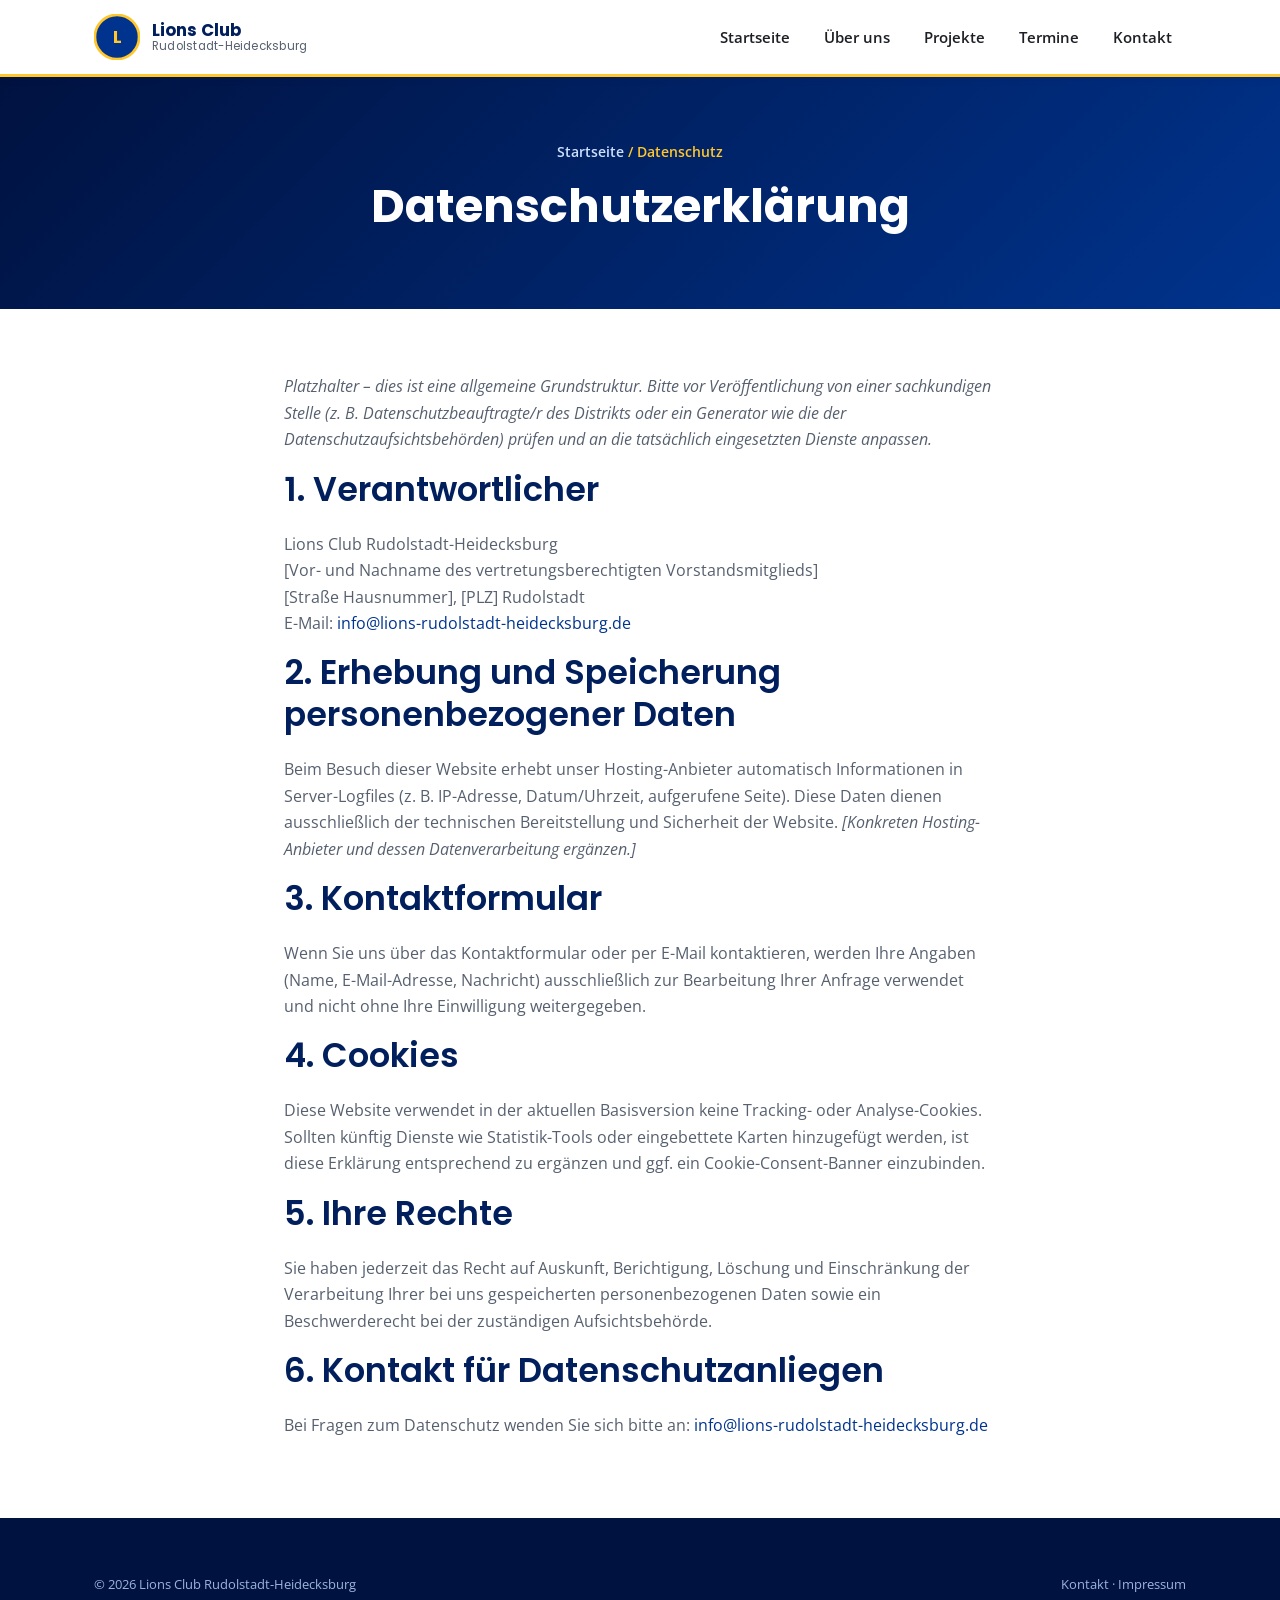
==== datenschutz.html @ 878d7dd7 "Initial commit Co-Authored-By: Claude Sonnet 5 <noreply@anthropic.com>" ====
<!DOCTYPE html>
<html lang="de">
<head>
<meta charset="UTF-8">
<meta name="viewport" content="width=device-width, initial-scale=1.0">
<title>Datenschutz – Lions Club Rudolstadt-Heidecksburg</title>
<link rel="icon" href="data:image/svg+xml,%3Csvg xmlns='http://www.w3.org/2000/svg' viewBox='0 0 100 100'%3E%3Ccircle cx='50' cy='50' r='48' fill='%2300338d'/%3E%3Ccircle cx='50' cy='50' r='48' fill='none' stroke='%23ffc72c' stroke-width='6'/%3E%3Ctext x='50' y='63' font-family='Arial' font-weight='700' font-size='38' fill='%23ffc72c' text-anchor='middle'%3EL%3C/text%3E%3C/svg%3E">
<link rel="preconnect" href="https://fonts.googleapis.com">
<link rel="preconnect" href="https://fonts.gstatic.com" crossorigin>
<link href="https://fonts.googleapis.com/css2?family=Open+Sans:wght@400;600;700&family=Poppins:wght@500;600;700&display=swap" rel="stylesheet">
<link rel="stylesheet" href="css/style.css">
</head>
<body>

<header class="site-header">
  <div class="nav-wrap">
    <a href="index.html" class="brand">
      <svg class="lions-badge" viewBox="0 0 100 100" aria-hidden="true">
        <circle cx="50" cy="50" r="48" fill="#00338d"/>
        <circle cx="50" cy="50" r="48" fill="none" stroke="#ffc72c" stroke-width="6"/>
        <text x="50" y="63" font-family="Poppins, Arial" font-weight="700" font-size="38" fill="#ffc72c" text-anchor="middle">L</text>
      </svg>
      <span>Lions Club<br><small>Rudolstadt-Heidecksburg</small></span>
    </a>
    <button class="nav-toggle" aria-label="Menü öffnen" aria-expanded="false">
      <span></span><span></span><span></span>
    </button>
    <ul class="nav-links">
      <li><a href="index.html">Startseite</a></li>
      <li><a href="ueber-uns.html">Über uns</a></li>
      <li><a href="projekte.html">Projekte</a></li>
      <li><a href="termine.html">Termine</a></li>
      <li><a href="kontakt.html">Kontakt</a></li>
    </ul>
  </div>
</header>

<section class="page-hero">
  <div class="container">
    <div class="breadcrumb"><a href="index.html">Startseite</a> / Datenschutz</div>
    <h1>Datenschutzerklärung</h1>
  </div>
</section>

<section>
  <div class="container" style="max-width:760px;">
    <p><em>
      Platzhalter – dies ist eine allgemeine Grundstruktur. Bitte vor
      Veröffentlichung von einer sachkundigen Stelle (z. B. Datenschutzbeauftragte/r
      des Distrikts oder ein Generator wie die der Datenschutzaufsichtsbehörden)
      prüfen und an die tatsächlich eingesetzten Dienste anpassen.
    </em></p>

    <h2>1. Verantwortlicher</h2>
    <p>
      Lions Club Rudolstadt-Heidecksburg<br>
      [Vor- und Nachname des vertretungsberechtigten Vorstandsmitglieds]<br>
      [Straße Hausnummer], [PLZ] Rudolstadt<br>
      E-Mail: <a href="mailto:info@lions-rudolstadt-heidecksburg.de">info@lions-rudolstadt-heidecksburg.de</a>
    </p>

    <h2>2. Erhebung und Speicherung personenbezogener Daten</h2>
    <p>
      Beim Besuch dieser Website erhebt unser Hosting-Anbieter automatisch
      Informationen in Server-Logfiles (z. B. IP-Adresse, Datum/Uhrzeit,
      aufgerufene Seite). Diese Daten dienen ausschließlich der technischen
      Bereitstellung und Sicherheit der Website.
      <em>[Konkreten Hosting-Anbieter und dessen Datenverarbeitung ergänzen.]</em>
    </p>

    <h2>3. Kontaktformular</h2>
    <p>
      Wenn Sie uns über das Kontaktformular oder per E-Mail kontaktieren,
      werden Ihre Angaben (Name, E-Mail-Adresse, Nachricht) ausschließlich zur
      Bearbeitung Ihrer Anfrage verwendet und nicht ohne Ihre Einwilligung
      weitergegeben.
    </p>

    <h2>4. Cookies</h2>
    <p>
      Diese Website verwendet in der aktuellen Basisversion keine
      Tracking- oder Analyse-Cookies. Sollten künftig Dienste wie
      Statistik-Tools oder eingebettete Karten hinzugefügt werden, ist diese
      Erklärung entsprechend zu ergänzen und ggf. ein Cookie-Consent-Banner
      einzubinden.
    </p>

    <h2>5. Ihre Rechte</h2>
    <p>
      Sie haben jederzeit das Recht auf Auskunft, Berichtigung, Löschung und
      Einschränkung der Verarbeitung Ihrer bei uns gespeicherten
      personenbezogenen Daten sowie ein Beschwerderecht bei der zuständigen
      Aufsichtsbehörde.
    </p>

    <h2>6. Kontakt für Datenschutzanliegen</h2>
    <p>
      Bei Fragen zum Datenschutz wenden Sie sich bitte an:
      <a href="mailto:info@lions-rudolstadt-heidecksburg.de">info@lions-rudolstadt-heidecksburg.de</a>
    </p>
  </div>
</section>

<footer class="site-footer">
  <div class="container">
    <div class="footer-bottom" style="border-top:none; padding-top:0;">
      <span>© <span data-current-year>2026</span> Lions Club Rudolstadt-Heidecksburg</span>
      <span><a href="kontakt.html">Kontakt</a> · <a href="impressum.html">Impressum</a></span>
    </div>
  </div>
</footer>

<script src="js/script.js"></script>
</body>
</html>
---- css/style.css ----
/* ==========================================================================
   Lions Club Rudolstadt-Heidecksburg – Stylesheet
   Farb- und Gestaltungssprache angelehnt an Lions Clubs International
   (Lions-Blau & Lions-Gold), bewusst schlicht gehalten.
   ========================================================================== */

:root {
  /* Lions-Farbwelt */
  --lions-blue: #00338d;
  --lions-blue-dark: #001f5c;
  --lions-blue-darker: #001240;
  --lions-gold: #ffc72c;
  --lions-gold-dark: #e2a900;

  --text-dark: #1d1f24;
  --text-muted: #57606f;
  --text-light: #f5f7fa;

  --bg-page: #ffffff;
  --bg-alt: #f4f6fb;
  --border-light: #e3e7ef;

  --radius: 10px;
  --shadow-sm: 0 2px 8px rgba(0, 31, 92, 0.08);
  --shadow-md: 0 8px 24px rgba(0, 31, 92, 0.12);

  --max-width: 1140px;
  --font-head: "Poppins", "Segoe UI", Arial, sans-serif;
  --font-body: "Open Sans", "Segoe UI", Arial, sans-serif;
}

/* ---------- Reset & Basics ---------- */
* {
  box-sizing: border-box;
}

html {
  scroll-behavior: smooth;
}

body {
  margin: 0;
  font-family: var(--font-body);
  color: var(--text-dark);
  background: var(--bg-page);
  line-height: 1.65;
  -webkit-font-smoothing: antialiased;
}

img {
  max-width: 100%;
  display: block;
}

a {
  color: var(--lions-blue);
  text-decoration: none;
}

a:hover {
  color: var(--lions-blue-dark);
}

h1, h2, h3, h4 {
  font-family: var(--font-head);
  color: var(--lions-blue-dark);
  line-height: 1.25;
  margin: 0 0 0.6em;
}

h1 { font-size: clamp(2rem, 4vw, 2.9rem); font-weight: 700; }
h2 { font-size: clamp(1.5rem, 3vw, 2.1rem); font-weight: 600; }
h3 { font-size: 1.25rem; font-weight: 600; }

p { margin: 0 0 1em; color: var(--text-muted); }

.container {
  max-width: var(--max-width);
  margin: 0 auto;
  padding: 0 24px;
}

section {
  padding: 64px 0;
}

.section-alt {
  background: var(--bg-alt);
}

.section-header {
  text-align: center;
  max-width: 680px;
  margin: 0 auto 44px;
}

.section-header .eyebrow {
  display: inline-block;
  color: var(--lions-gold-dark);
  background: rgba(255, 199, 44, 0.15);
  font-weight: 700;
  font-size: 0.78rem;
  letter-spacing: 0.08em;
  text-transform: uppercase;
  padding: 5px 14px;
  border-radius: 999px;
  margin-bottom: 14px;
}

.section-header h2::after,
.underline::after {
  content: "";
  display: block;
  width: 56px;
  height: 4px;
  background: var(--lions-gold);
  border-radius: 4px;
  margin: 14px auto 0;
}

.left-align .section-header {
  margin-left: 0;
  text-align: left;
}
.left-align .section-header h2::after {
  margin-left: 0;
}

/* ---------- Buttons ---------- */
.btn {
  display: inline-flex;
  align-items: center;
  gap: 8px;
  font-family: var(--font-head);
  font-weight: 600;
  font-size: 0.95rem;
  padding: 13px 26px;
  border-radius: 999px;
  border: 2px solid transparent;
  cursor: pointer;
  transition: all 0.2s ease;
}

.btn-gold {
  background: var(--lions-gold);
  color: var(--lions-blue-darker);
}
.btn-gold:hover {
  background: var(--lions-gold-dark);
  color: var(--lions-blue-darker);
}

.btn-outline {
  background: transparent;
  border-color: #ffffffaa;
  color: #fff;
}
.btn-outline:hover {
  background: rgba(255, 255, 255, 0.12);
  border-color: #fff;
  color: #fff;
}

.btn-blue {
  background: var(--lions-blue);
  color: #fff;
}
.btn-blue:hover {
  background: var(--lions-blue-dark);
  color: #fff;
}

/* ---------- Header / Navigation ---------- */
.site-header {
  position: sticky;
  top: 0;
  z-index: 100;
  background: #fff;
  border-bottom: 3px solid var(--lions-gold);
  box-shadow: var(--shadow-sm);
}

.nav-wrap {
  max-width: var(--max-width);
  margin: 0 auto;
  padding: 14px 24px;
  display: flex;
  align-items: center;
  justify-content: space-between;
}

.brand {
  display: flex;
  align-items: center;
  gap: 12px;
  font-family: var(--font-head);
  font-weight: 700;
  color: var(--lions-blue-dark);
  font-size: 1.05rem;
  line-height: 1.2;
}

.brand small {
  display: block;
  font-weight: 400;
  font-size: 0.72rem;
  color: var(--text-muted);
  letter-spacing: 0.02em;
}

.lions-badge {
  width: 46px;
  height: 46px;
  flex-shrink: 0;
}

.nav-links {
  display: flex;
  gap: 6px;
  list-style: none;
  margin: 0;
  padding: 0;
  align-items: center;
}

.nav-links a {
  display: inline-block;
  padding: 10px 14px;
  border-radius: 999px;
  font-weight: 600;
  font-size: 0.94rem;
  color: var(--text-dark);
}

.nav-links a:hover,
.nav-links a.active {
  background: var(--lions-blue);
  color: #fff;
}

.nav-toggle {
  display: none;
  background: none;
  border: none;
  cursor: pointer;
  padding: 8px;
}
.nav-toggle span {
  display: block;
  width: 26px;
  height: 3px;
  margin: 5px 0;
  background: var(--lions-blue-dark);
  border-radius: 2px;
}

/* ---------- Hero ---------- */
.hero {
  position: relative;
  background: linear-gradient(135deg, var(--lions-blue-darker), var(--lions-blue) 70%);
  color: #fff;
  overflow: hidden;
  padding: 90px 0 100px;
}

.hero::before {
  content: "";
  position: absolute;
  right: -120px;
  top: -120px;
  width: 420px;
  height: 420px;
  background: radial-gradient(circle, rgba(255, 199, 44, 0.35), transparent 70%);
}

.hero::after {
  content: "";
  position: absolute;
  left: -100px;
  bottom: -140px;
  width: 360px;
  height: 360px;
  border-radius: 50%;
  border: 40px solid rgba(255, 255, 255, 0.06);
}

.hero .container {
  position: relative;
  z-index: 2;
}

.hero-inner {
  max-width: 680px;
}

.hero .eyebrow {
  display: inline-block;
  color: var(--lions-blue-darker);
  background: var(--lions-gold);
  font-weight: 700;
  font-size: 0.78rem;
  letter-spacing: 0.08em;
  text-transform: uppercase;
  padding: 6px 16px;
  border-radius: 999px;
  margin-bottom: 20px;
}

.hero h1 {
  color: #fff;
}

.hero p.lead {
  color: #dce6f7;
  font-size: 1.1rem;
  max-width: 560px;
}

.hero-actions {
  display: flex;
  flex-wrap: wrap;
  gap: 14px;
  margin-top: 30px;
}

.hero-strip {
  background: var(--lions-blue-darker);
  padding: 18px 0 90px;
  margin-top: -78px;
  position: relative;
  z-index: 3;
}

.stat-cards {
  display: grid;
  grid-template-columns: repeat(4, 1fr);
  gap: 18px;
}

.stat-card {
  background: #fff;
  border-radius: var(--radius);
  padding: 22px 18px;
  text-align: center;
  box-shadow: var(--shadow-md);
}

.stat-card .num {
  font-family: var(--font-head);
  font-weight: 700;
  font-size: 1.9rem;
  color: var(--lions-blue);
}

.stat-card .label {
  font-size: 0.85rem;
  color: var(--text-muted);
  font-weight: 600;
}

/* ---------- Page header (Unterseiten) ---------- */
.page-hero {
  background: linear-gradient(135deg, var(--lions-blue-darker), var(--lions-blue));
  color: #fff;
  padding: 64px 0;
  text-align: center;
}

.page-hero h1 { color: #fff; margin-bottom: 10px; }
.page-hero p { color: #dce6f7; max-width: 620px; margin: 0 auto; }

.breadcrumb {
  font-size: 0.85rem;
  color: var(--lions-gold);
  font-weight: 600;
  margin-bottom: 14px;
}
.breadcrumb a { color: #cfe0ff; }

/* ---------- Cards / Grids ---------- */
.grid {
  display: grid;
  gap: 26px;
}
.grid-3 { grid-template-columns: repeat(3, 1fr); }
.grid-2 { grid-template-columns: repeat(2, 1fr); }

.card {
  background: #fff;
  border: 1px solid var(--border-light);
  border-radius: var(--radius);
  padding: 28px 26px;
  box-shadow: var(--shadow-sm);
  transition: transform 0.2s ease, box-shadow 0.2s ease;
}

.card:hover {
  transform: translateY(-4px);
  box-shadow: var(--shadow-md);
}

.card .icon {
  width: 52px;
  height: 52px;
  border-radius: 50%;
  background: var(--lions-blue);
  color: #fff;
  display: flex;
  align-items: center;
  justify-content: center;
  margin-bottom: 16px;
}
.card .icon svg { width: 26px; height: 26px; }

/* Bild-Platzhalter (bis echte Vereinsfotos eingesetzt werden) */
.photo-placeholder {
  border-radius: var(--radius);
  background: repeating-linear-gradient(
      135deg,
      var(--lions-blue) 0px,
      var(--lions-blue) 14px,
      var(--lions-blue-dark) 14px,
      var(--lions-blue-dark) 28px
    );
  position: relative;
  color: #fff;
  display: flex;
  align-items: center;
  justify-content: center;
  text-align: center;
  min-height: 180px;
  overflow: hidden;
}
.photo-placeholder::before {
  content: "";
  position: absolute;
  inset: 0;
  background: rgba(0, 31, 92, 0.55);
}
.photo-placeholder span {
  position: relative;
  z-index: 1;
  font-family: var(--font-head);
  font-weight: 600;
  font-size: 0.85rem;
  padding: 0 16px;
}

/* ---------- Projekt-Karten ---------- */
.project-card {
  background: #fff;
  border-radius: var(--radius);
  overflow: hidden;
  border: 1px solid var(--border-light);
  box-shadow: var(--shadow-sm);
}
.project-card .photo-placeholder {
  min-height: 160px;
  border-radius: 0;
}
.project-card .body {
  padding: 22px 24px;
}
.tag {
  display: inline-block;
  background: rgba(0, 51, 141, 0.08);
  color: var(--lions-blue);
  font-size: 0.75rem;
  font-weight: 700;
  letter-spacing: 0.03em;
  text-transform: uppercase;
  padding: 4px 10px;
  border-radius: 999px;
  margin-bottom: 10px;
}

/* ---------- Timeline (Über uns) ---------- */
.timeline {
  border-left: 3px solid var(--lions-gold);
  padding-left: 28px;
  margin-left: 8px;
}
.timeline-item {
  position: relative;
  margin-bottom: 34px;
}
.timeline-item::before {
  content: "";
  position: absolute;
  left: -35px;
  top: 4px;
  width: 14px;
  height: 14px;
  border-radius: 50%;
  background: var(--lions-blue);
  border: 3px solid var(--lions-gold);
}
.timeline-item h3 { margin-bottom: 4px; }
.timeline-year {
  font-weight: 700;
  color: var(--lions-gold-dark);
  font-size: 0.85rem;
  letter-spacing: 0.04em;
}

/* ---------- Termine / Tabelle ---------- */
.events-list {
  display: flex;
  flex-direction: column;
  gap: 14px;
}

.event-row {
  display: grid;
  grid-template-columns: 110px 1fr auto;
  gap: 20px;
  align-items: center;
  background: #fff;
  border: 1px solid var(--border-light);
  border-radius: var(--radius);
  padding: 18px 22px;
  box-shadow: var(--shadow-sm);
}

.event-date {
  background: var(--lions-blue);
  color: #fff;
  border-radius: 8px;
  padding: 10px 8px;
  text-align: center;
  font-family: var(--font-head);
}
.event-date .day { font-size: 1.5rem; font-weight: 700; display: block; }
.event-date .month { font-size: 0.75rem; text-transform: uppercase; letter-spacing: 0.06em; }

.event-title { margin: 0 0 4px; font-family: var(--font-head); font-weight: 600; color: var(--lions-blue-dark); }
.event-meta { font-size: 0.86rem; color: var(--text-muted); margin: 0; }

.event-badge {
  justify-self: end;
  font-size: 0.75rem;
  font-weight: 700;
  text-transform: uppercase;
  letter-spacing: 0.03em;
  padding: 6px 12px;
  border-radius: 999px;
  background: rgba(255, 199, 44, 0.2);
  color: var(--lions-gold-dark);
  white-space: nowrap;
}
.event-badge.public { background: rgba(0, 51, 141, 0.09); color: var(--lions-blue); }

/* ---------- Formular (Kontakt) ---------- */
.form-grid {
  display: grid;
  grid-template-columns: repeat(2, 1fr);
  gap: 18px;
}
.form-grid .full { grid-column: 1 / -1; }

label {
  display: block;
  font-weight: 600;
  font-size: 0.88rem;
  margin-bottom: 6px;
  color: var(--text-dark);
}

input, textarea, select {
  width: 100%;
  font-family: var(--font-body);
  font-size: 0.95rem;
  padding: 12px 14px;
  border: 1.5px solid var(--border-light);
  border-radius: 8px;
  background: #fff;
  color: var(--text-dark);
}

input:focus, textarea:focus, select:focus {
  outline: none;
  border-color: var(--lions-blue);
}

textarea { resize: vertical; min-height: 130px; }

.form-note {
  font-size: 0.82rem;
  color: var(--text-muted);
  margin-top: 10px;
}

.contact-info-card {
  background: var(--lions-blue-darker);
  color: #fff;
  border-radius: var(--radius);
  padding: 32px 28px;
}
.contact-info-card h3 { color: #fff; }
.contact-info-card p { color: #cfe0ff; }
.contact-line {
  display: flex;
  gap: 14px;
  margin-bottom: 18px;
  align-items: flex-start;
}
.contact-line .icon-sm {
  width: 34px;
  height: 34px;
  flex-shrink: 0;
  border-radius: 50%;
  background: var(--lions-gold);
  color: var(--lions-blue-darker);
  display: flex;
  align-items: center;
  justify-content: center;
}
.contact-line .icon-sm svg { width: 17px; height: 17px; }

.map-placeholder {
  border-radius: var(--radius);
  min-height: 260px;
  background: linear-gradient(135deg, var(--bg-alt), #e4e9f4);
  border: 2px dashed var(--border-light);
  display: flex;
  flex-direction: column;
  align-items: center;
  justify-content: center;
  color: var(--text-muted);
  text-align: center;
  gap: 8px;
}

/* ---------- CTA Band ---------- */
.cta-band {
  background: linear-gradient(120deg, var(--lions-blue), var(--lions-blue-darker));
  color: #fff;
  padding: 56px 0;
  text-align: center;
}
.cta-band h2 { color: #fff; }
.cta-band p { color: #dce6f7; max-width: 560px; margin: 0 auto 26px; }

/* ---------- Footer ---------- */
.site-footer {
  background: var(--lions-blue-darker);
  color: #cfe0ff;
  padding: 56px 0 24px;
}

.footer-grid {
  display: grid;
  grid-template-columns: 2fr 1fr 1fr 1.3fr;
  gap: 34px;
  margin-bottom: 40px;
}

.footer-brand {
  display: flex;
  gap: 12px;
  align-items: center;
  margin-bottom: 14px;
}
.footer-brand strong {
  color: #fff;
  font-family: var(--font-head);
  display: block;
}
.footer-brand span {
  font-size: 0.8rem;
  color: var(--lions-gold);
}

.site-footer h4 {
  color: #fff;
  font-size: 0.95rem;
  margin-bottom: 16px;
}

.footer-links {
  list-style: none;
  margin: 0;
  padding: 0;
  display: flex;
  flex-direction: column;
  gap: 10px;
}
.footer-links a {
  color: #cfe0ff;
  font-size: 0.9rem;
}
.footer-links a:hover { color: var(--lions-gold); }

.motto {
  font-family: var(--font-head);
  font-weight: 700;
  color: var(--lions-gold);
  letter-spacing: 0.04em;
}

.footer-bottom {
  border-top: 1px solid rgba(255, 255, 255, 0.12);
  padding-top: 22px;
  display: flex;
  flex-wrap: wrap;
  gap: 12px;
  justify-content: space-between;
  align-items: center;
  font-size: 0.82rem;
  color: #9db4dd;
}
.footer-bottom a { color: #9db4dd; }
.footer-bottom a:hover { color: var(--lions-gold); }

/* ---------- Responsive ---------- */
@media (max-width: 900px) {
  .grid-3 { grid-template-columns: 1fr 1fr; }
  .footer-grid { grid-template-columns: 1fr 1fr; }
  .stat-cards { grid-template-columns: repeat(2, 1fr); }
}

@media (max-width: 760px) {
  .nav-toggle { display: block; }

  .nav-links {
    position: absolute;
    top: 100%;
    left: 0;
    right: 0;
    background: #fff;
    flex-direction: column;
    align-items: stretch;
    padding: 10px 20px 20px;
    border-bottom: 3px solid var(--lions-gold);
    box-shadow: var(--shadow-md);
    display: none;
  }
  .nav-links.open { display: flex; }
  .nav-links a { text-align: center; }

  .grid-3, .grid-2, .form-grid { grid-template-columns: 1fr; }
  .footer-grid { grid-template-columns: 1fr; }
  .stat-cards { grid-template-columns: 1fr 1fr; }
  .event-row { grid-template-columns: 70px 1fr; }
  .event-badge { grid-column: 1 / -1; justify-self: start; }
  section { padding: 48px 0; }
  .hero { padding: 60px 0 80px; }
}
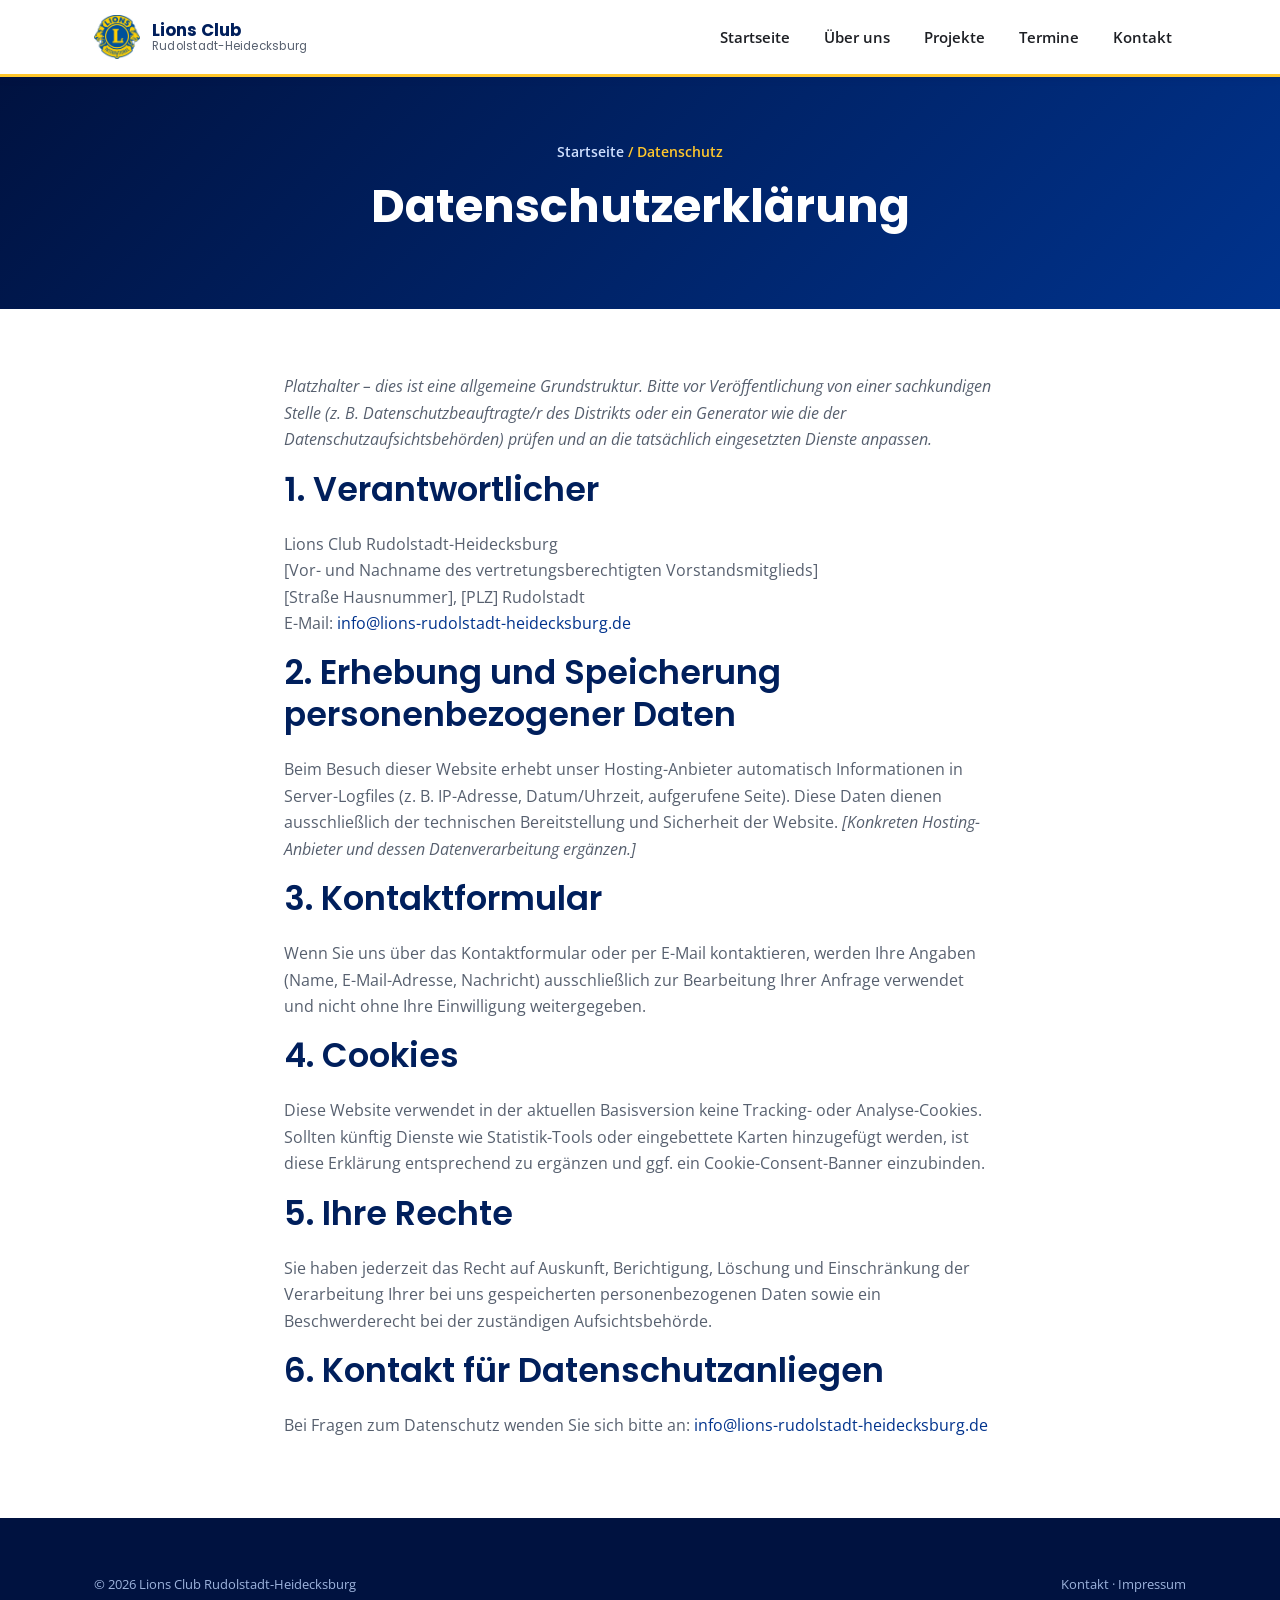
==== commit 84abfe24: "Add official Lions logo and footer badge styling - Replace placeholder SVG badge in header/footer wi" ====
--- a/datenschutz.html
+++ b/datenschutz.html
@@ -15,11 +15,7 @@
 <header class="site-header">
   <div class="nav-wrap">
     <a href="index.html" class="brand">
-      <svg class="lions-badge" viewBox="0 0 100 100" aria-hidden="true">
-        <circle cx="50" cy="50" r="48" fill="#00338d"/>
-        <circle cx="50" cy="50" r="48" fill="none" stroke="#ffc72c" stroke-width="6"/>
-        <text x="50" y="63" font-family="Poppins, Arial" font-weight="700" font-size="38" fill="#ffc72c" text-anchor="middle">L</text>
-      </svg>
+      <img src="img/logo.jpg" alt="Logo Lions Club Rudolstadt-Heidecksburg" class="lions-badge">
       <span>Lions Club<br><small>Rudolstadt-Heidecksburg</small></span>
     </a>
     <button class="nav-toggle" aria-label="Menü öffnen" aria-expanded="false">
--- a/css/style.css
+++ b/css/style.css
@@ -212,6 +212,15 @@
   width: 46px;
   height: 46px;
   flex-shrink: 0;
+  object-fit: contain;
+}
+
+.footer-brand .lions-badge {
+  width: 54px;
+  height: 54px;
+  background: #fff;
+  border-radius: 8px;
+  padding: 4px;
 }
 
 .nav-links {
